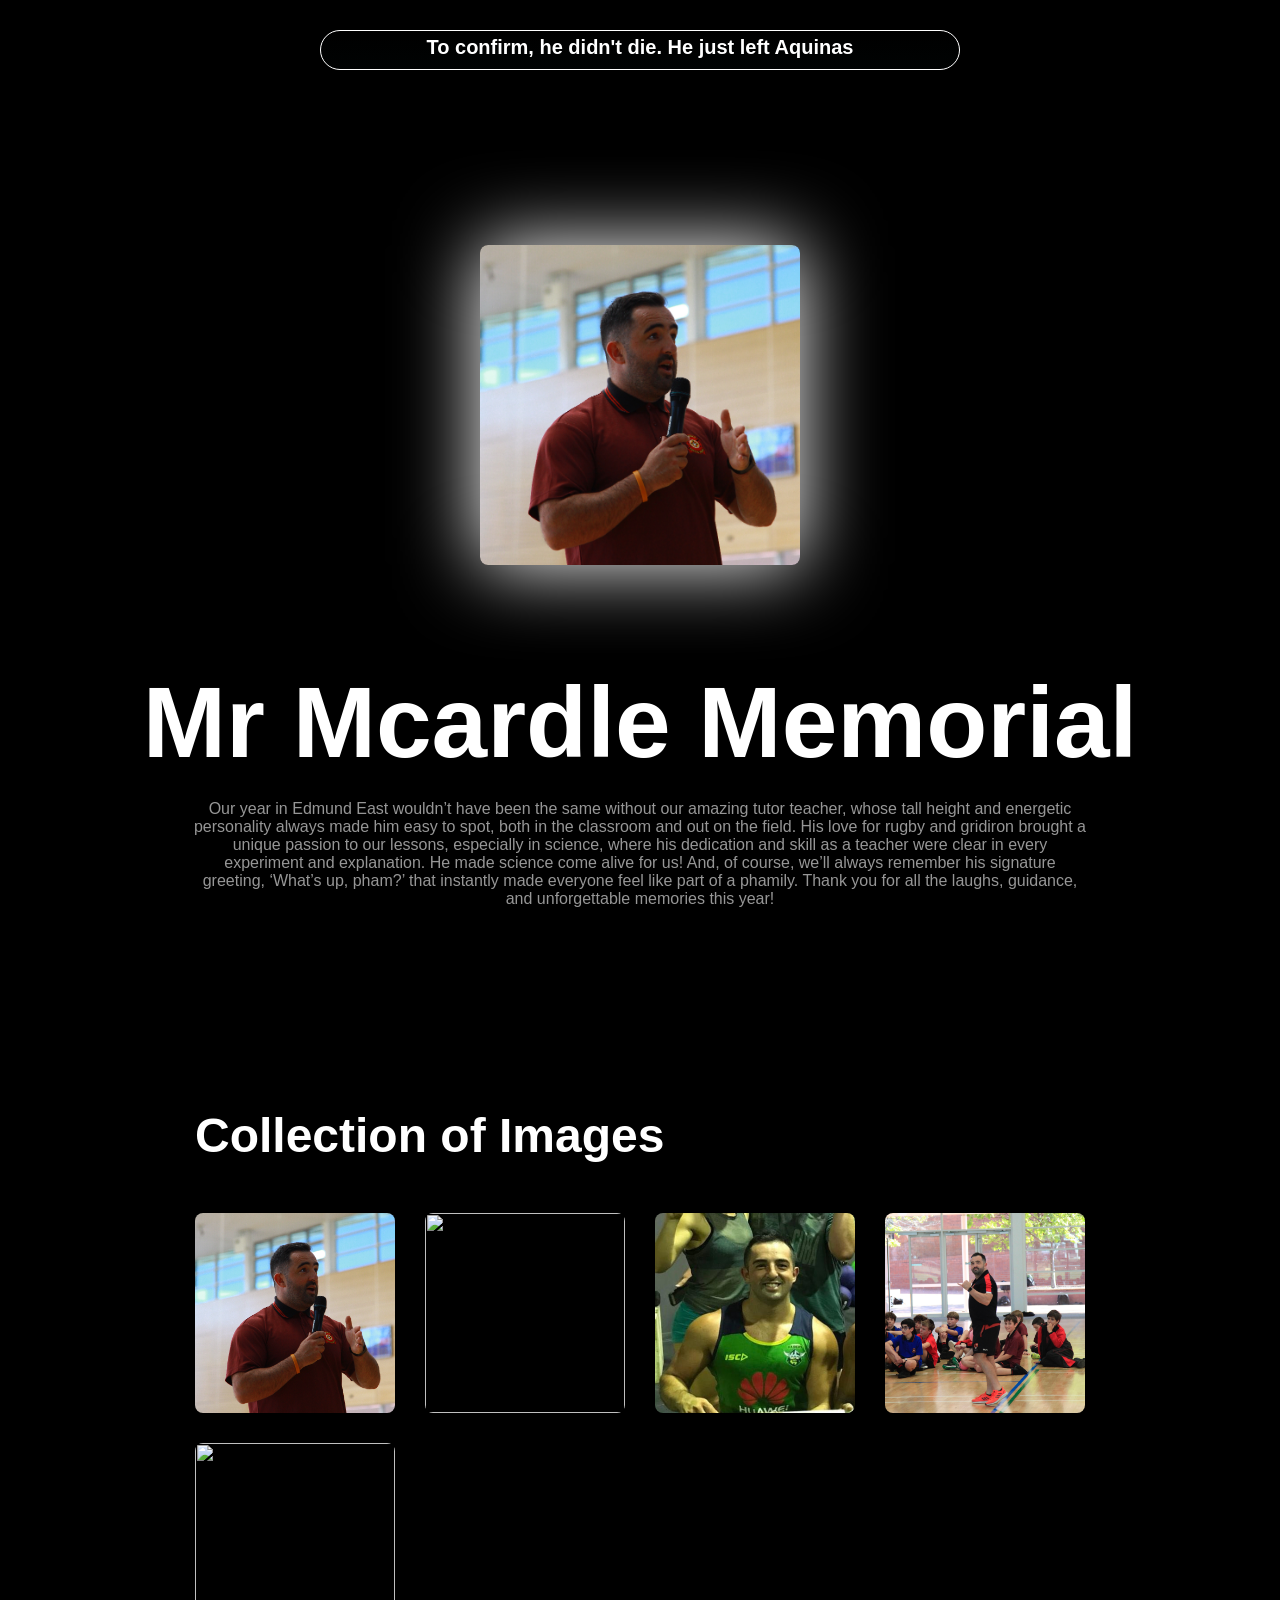
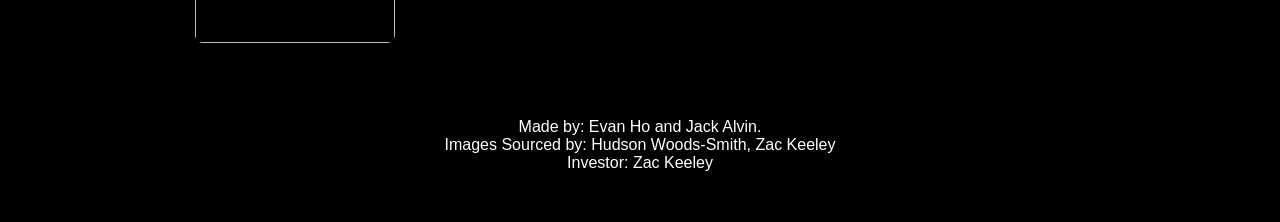
==== index.html @ ed09cab4 "Update index.html" ====
<!DOCTYPE html>
<html>
    <head>
        <meta charset="UTF-8">
        <meta name="viewport" content="width=device-width, initial-scale=1.0">

        <title>Mint Mcardle</title>
        <link rel="stylesheet" href="styles.css">
        <link rel="icon" href="https://yt3.googleusercontent.com/ytc/AIdro_mpfR-yS2rNCRWDdWvs_-rVNiRPJ3RP556XRrRhw9YRVg=s160-c-k-c0x00ffffff-no-rj">
    </head>

    <body>
        <header>
            <h1>To confirm, he didn't die. He just left Aquinas</h1>
        </header>

        <div class="top">
            <img src="./IMG_0690.jpeg">
            <h1>Mr Mcardle Memorial</h1>
            <p>Our year in Edmund East wouldn’t have been the same without our amazing tutor teacher, whose tall height and energetic personality always made him easy to spot, both in the classroom and out on the field. His love for rugby and gridiron brought a unique passion to our lessons, especially in science, where his dedication and skill as a teacher were clear in every experiment and explanation. He made science come alive for us! And, of course, we’ll always remember his signature greeting, ‘What’s up, pham?’ that instantly made everyone feel like part of a phamily. Thank you for all the laughs, guidance, and unforgettable memories this year!</p>
        </div>

        <div class="images">
            <h1>Collection of Images</h1>
            <div class="actual-images">
                <img src="./IMG_0690.jpeg"></img>
                <img src="https://yt3.googleusercontent.com/ytc/AIdro_mpfR-yS2rNCRWDdWvs_-rVNiRPJ3RP556XRrRhw9YRVg=s160-c-k-c0x00ffffff-no-rj"></img>
                <img src="./IMG_0694.jpeg"></img>
                <img src="./IMG_0695.jpeg"></img>
                <img src="./IMG_0696"></img>
            </div>
        </div>

        <footer>
            <p>Made by: Evan Ho and Jack Alvin.</p>
            <p>Images Sourced by: Hudson Woods-Smith, Zac Keeley</p>
            <p>Investor: Zac Keeley</p>
        </footer>

        <script src="main.js"></script>
    </body>
</html>
---- styles.css ----
* {
    padding: 0;
    margin: 0;
    box-sizing: border-box;
    font-family: 'Segoe UI', Tahoma, Geneva, Verdana, sans-serif
}

@property --blink-opacity {
    syntax: "<number>";
    inherits: false;
    initial-value: 1;
}

@keyframes blink-animation {
    0%,
    100% {
        opacity: var(--blink-opacity, 1);
    }
    50% {
        opacity: 0;
    }
}

:root {
    --stripe-color: rgba(183, 208, 255, 0.05);
    --bg: #000;
    --maincolor: var(--bg);
}

@keyframes smoothBg {
    from {
      background-position: 50% 50%, 50% 50%;
    }
    to {
      background-position: 350% 50%, 350% 50%;
    }
}

.rays {
    width: 100%;
    height: 200%;
    min-height: 100vh;
    position: absolute;
    display: flex;
    place-content: center;
    place-items: center;
    --stripes: repeating-linear-gradient(
      100deg,
      var(--stripe-color) 0%,
      var(--stripe-color) 7%,
      transparent 10%,
      transparent 12%,
      var(--stripe-color) 16%
    );
    background-image: var(--stripes);
    background-size: 200%;
    background-position: 50% 50%;
    filter: blur(20px);
    mask-image: radial-gradient(ellipse at 100% 0%, black 50%, transparent 80%);
    z-index: -1;
}

.rays::after {
    content: "";
    position: absolute;
    inset: 0;
    background-image: var(--stripes);
    background-size: 150%;
    animation: smoothBg 60s linear infinite;
    background-attachment: fixed;
    opacity: 0.3;
    mix-blend-mode: soft-light;
}

h1 {
    color: #ffffff;
}

body {
    display: flex;
    flex-direction: column;
    align-items: center;
    justify-content: center;
    background-color: #000;
}

header {
    display: flex;
    justify-content: center;
    margin-top: 30px;
    width: 50%;
    height: 40px;
    border-style: solid;
    border-width: 1px;
    border-radius: 100px;
    border-color: #ffffff;
    background-image: linear-gradient(#000, #010303);
}

header h1 {
    margin-top: 5px;
    font-size: 20px;
}

.top {
    margin-top: 175px;
    width: 100%;
    display: flex;
    flex-direction: column;
    align-items: center;
    text-align: center;
}

.top img {
    width: 25%;
    height: 25%;
    border-radius: 8px;
    box-shadow: 0 0 80px white;
}

.top h1 {
    margin-top: 100px;
    font-size: 126px;
}

.top p {
    margin-top: 20px;
    color: #969696;
    width: 70%;
}

.images h1 {
    margin-top: 200px;
    font-size: 48px;
}

.actual-images {
    display: grid;
    grid-template-columns: auto auto auto auto;
    gap: 30px;
    margin-top: 50px;
    margin-bottom: 75px;
}

.actual-images img {
    border-radius: 8px;
    height: 200px;
    width: 200px;
}

footer {
    display: flex;
    justify-content: center;
    align-items: center;
    flex-direction: column;
    margin-bottom: 50px;
}

footer p {
    color: #fff;
}

header,
.top,
.images h1 {
    transition: 0.75s;
}

#hidden {
    opacity: 0;
    filter: blur(5px);
    transform: translateY(10%);
}

#show {
    opacity: 1;
    filter: blur(0px);
    transform: translateY(0);
}

@media (max-width: 1300px) {
    .top h1 {
        font-size: 100px;
    }
}

@media (max-width: 1100px) {
    .top h1 {
        font-size: 80px;
    }

    .top p {
        font-size: 14px;
    }

    .images h1 {
        font-size: 36px;
    }

    header h1 {
        margin-top: 8px;
        font-size: 16px;
    }
}

@media (max-width: 900px) {
    .top h1 {
        font-size: 75px;
    }

    .actual-images img {
        width: 150px;
        height: 150px;
    }
}

@media (max-width: 768px) {
    .top h1 {
        font-size: 60px;
    }

    .top p {
        font-size: 12px;
    }

    header h1 {
        margin-top: 10px;
        font-size: 14px;
    }

    .images h1 {
        font-size: 30px;
    }
}

@media (max-width: 680px) {
    header h1 {
        margin-top: 12px;
        font-size: 12px;
    }

    .top p {
        font-size: 10px;
    }

    .top h1 {
        font-size: 55px;
    }

    .actual-images img {
        width: 100px;
        height: 100px;
    }
}
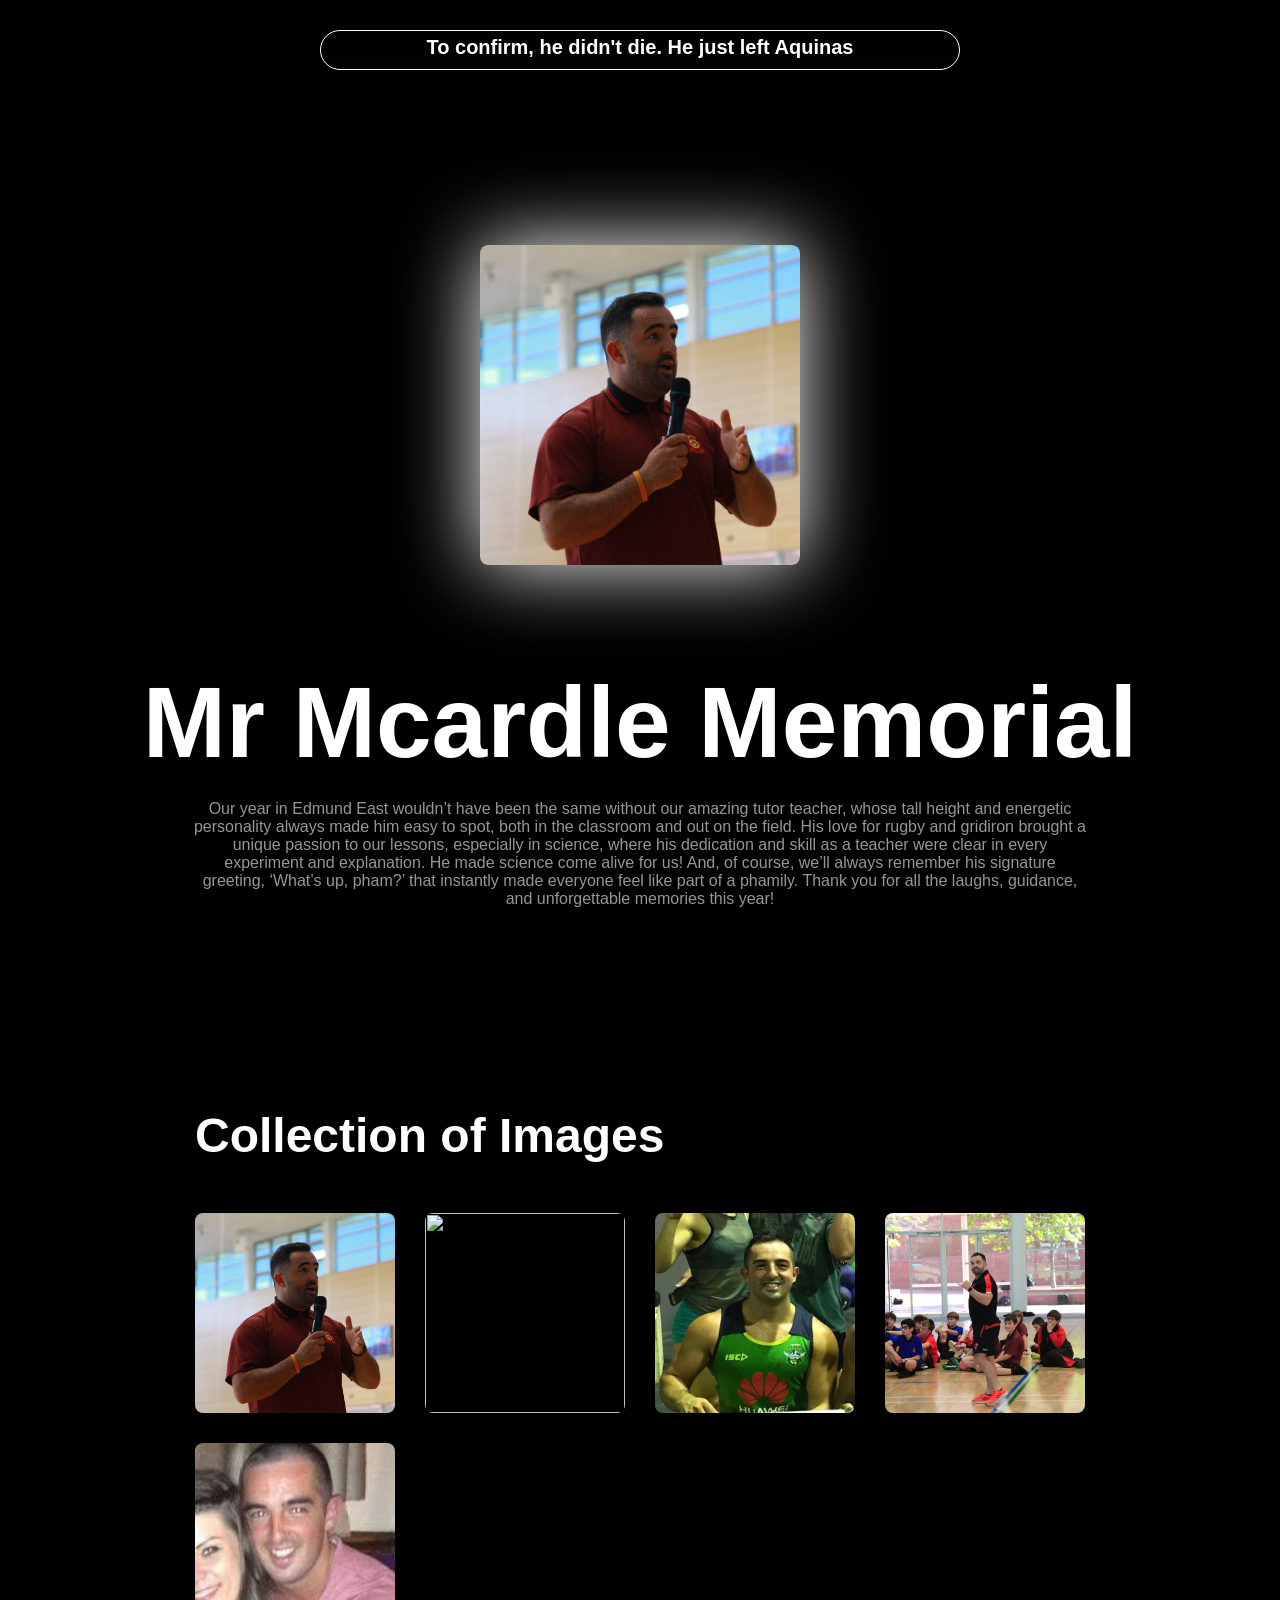
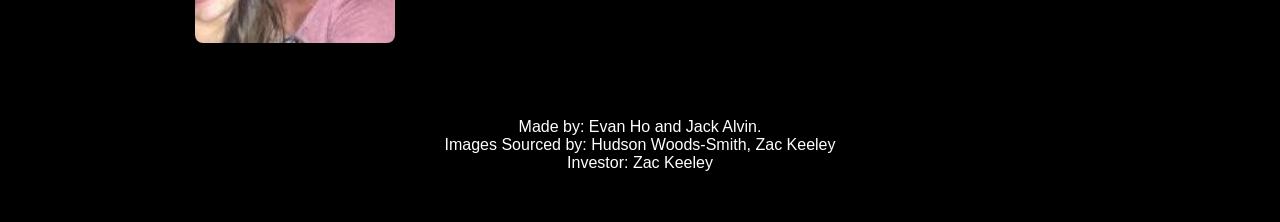
==== commit 2e6485ad: "Update index.html" ====
--- a/index.html
+++ b/index.html
@@ -27,7 +27,7 @@
                 <img src="https://yt3.googleusercontent.com/ytc/AIdro_mpfR-yS2rNCRWDdWvs_-rVNiRPJ3RP556XRrRhw9YRVg=s160-c-k-c0x00ffffff-no-rj"></img>
                 <img src="./IMG_0694.jpeg"></img>
                 <img src="./IMG_0695.jpeg"></img>
-                <img src="./IMG_0696"></img>
+                <img src="./IMG_0696.jpeg"></img>
             </div>
         </div>
 
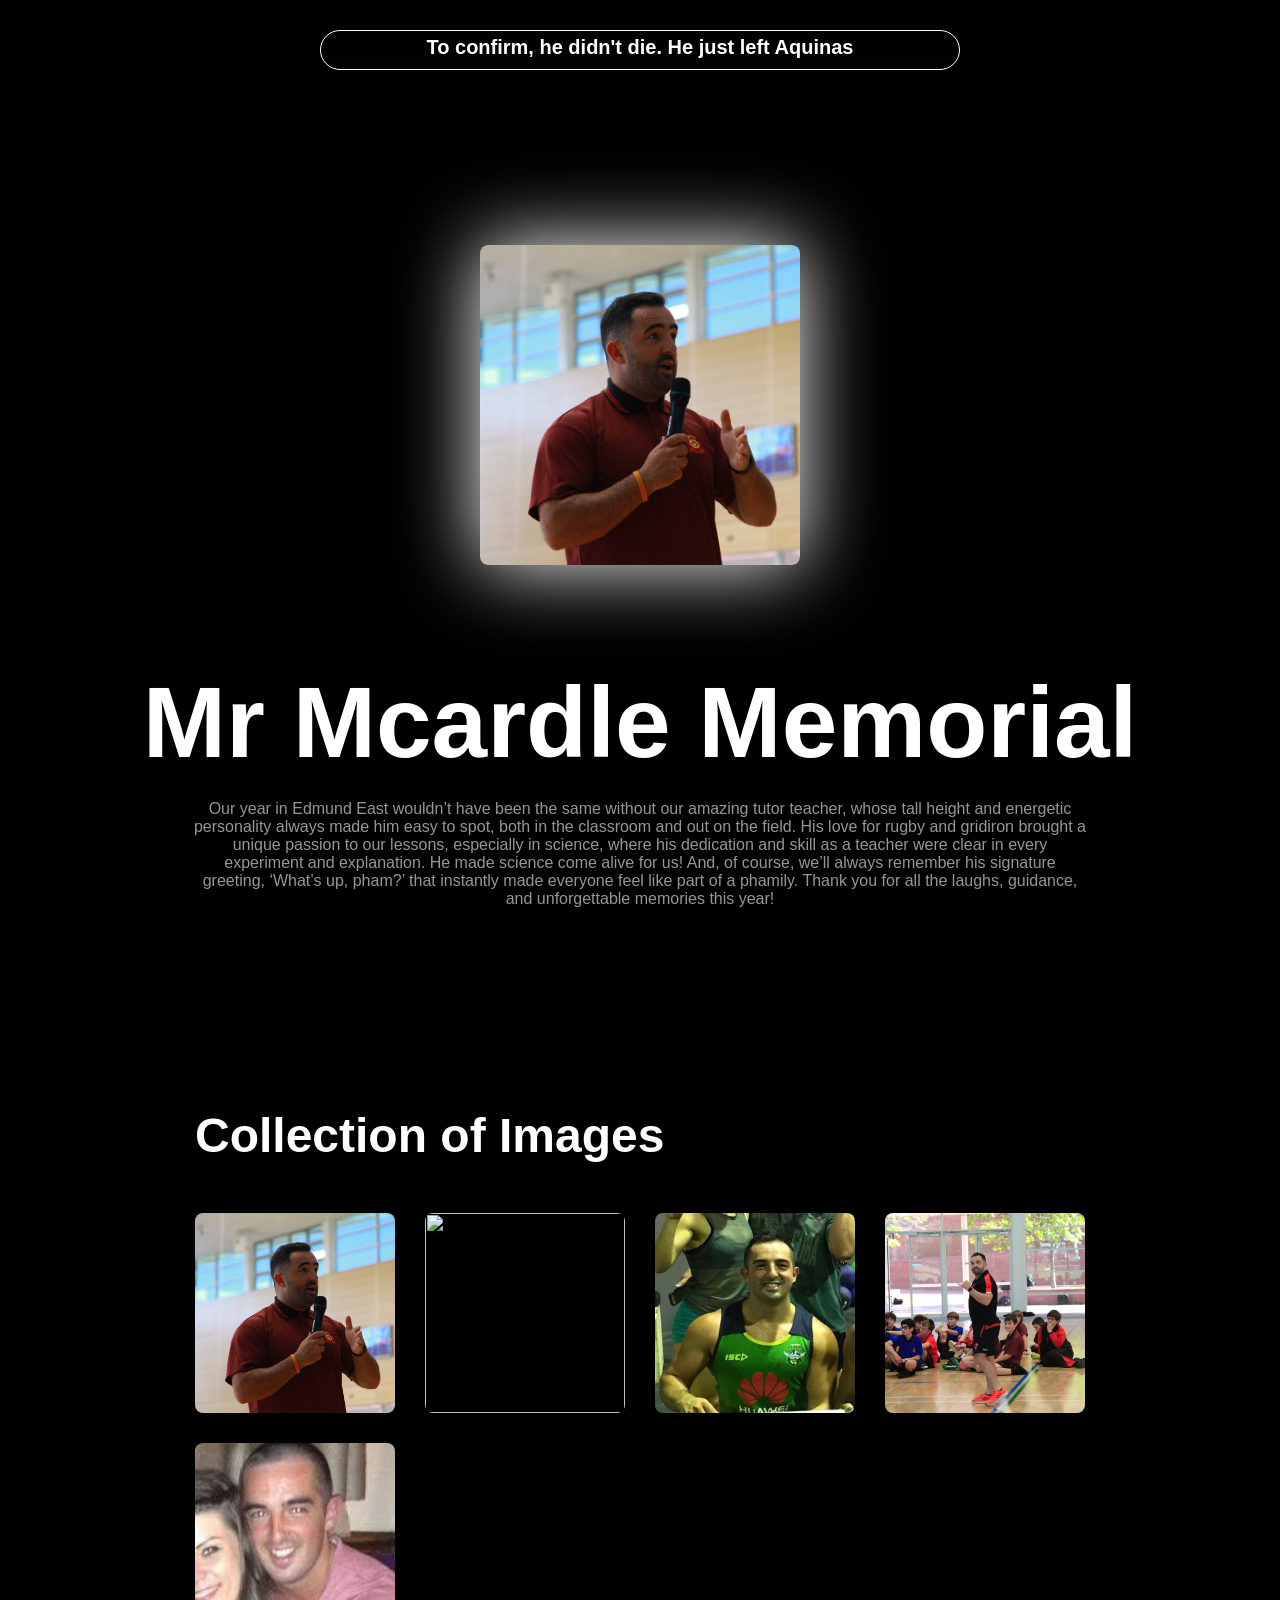
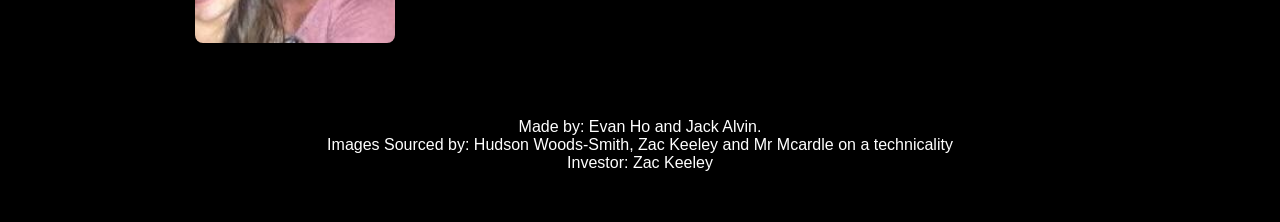
==== commit d45e332d: "Update index.html" ====
--- a/index.html
+++ b/index.html
@@ -6,7 +6,7 @@
 
         <title>Mint Mcardle</title>
         <link rel="stylesheet" href="styles.css">
-        <link rel="icon" href="https://yt3.googleusercontent.com/ytc/AIdro_mpfR-yS2rNCRWDdWvs_-rVNiRPJ3RP556XRrRhw9YRVg=s160-c-k-c0x00ffffff-no-rj">
+        <link rel="icon" href="./IMG_0690.jpeg">
     </head>
 
     <body>
@@ -15,7 +15,7 @@
         </header>
 
         <div class="top">
-            <img src="./IMG_0690.jpeg">
+            <img id="clickable-image" src="./IMG_0690.jpeg">
             <h1>Mr Mcardle Memorial</h1>
             <p>Our year in Edmund East wouldn’t have been the same without our amazing tutor teacher, whose tall height and energetic personality always made him easy to spot, both in the classroom and out on the field. His love for rugby and gridiron brought a unique passion to our lessons, especially in science, where his dedication and skill as a teacher were clear in every experiment and explanation. He made science come alive for us! And, of course, we’ll always remember his signature greeting, ‘What’s up, pham?’ that instantly made everyone feel like part of a phamily. Thank you for all the laughs, guidance, and unforgettable memories this year!</p>
         </div>
@@ -33,10 +33,19 @@
 
         <footer>
             <p>Made by: Evan Ho and Jack Alvin.</p>
-            <p>Images Sourced by: Hudson Woods-Smith, Zac Keeley</p>
+            <p>Images Sourced by: Hudson Woods-Smith, Zac Keeley and Mr Mcardle on a technicality</p>
             <p>Investor: Zac Keeley</p>
         </footer>
 
         <script src="main.js"></script>
+        <script>
+            var clickableImage = document.getElementById("#clickable-image");
+
+            function onImageClick() {
+                window.location.href = "aboutdave.html";
+            }
+
+            clickableImage.addEventListener('click', onImageClick);
+        </script>
     </body>
 </html>
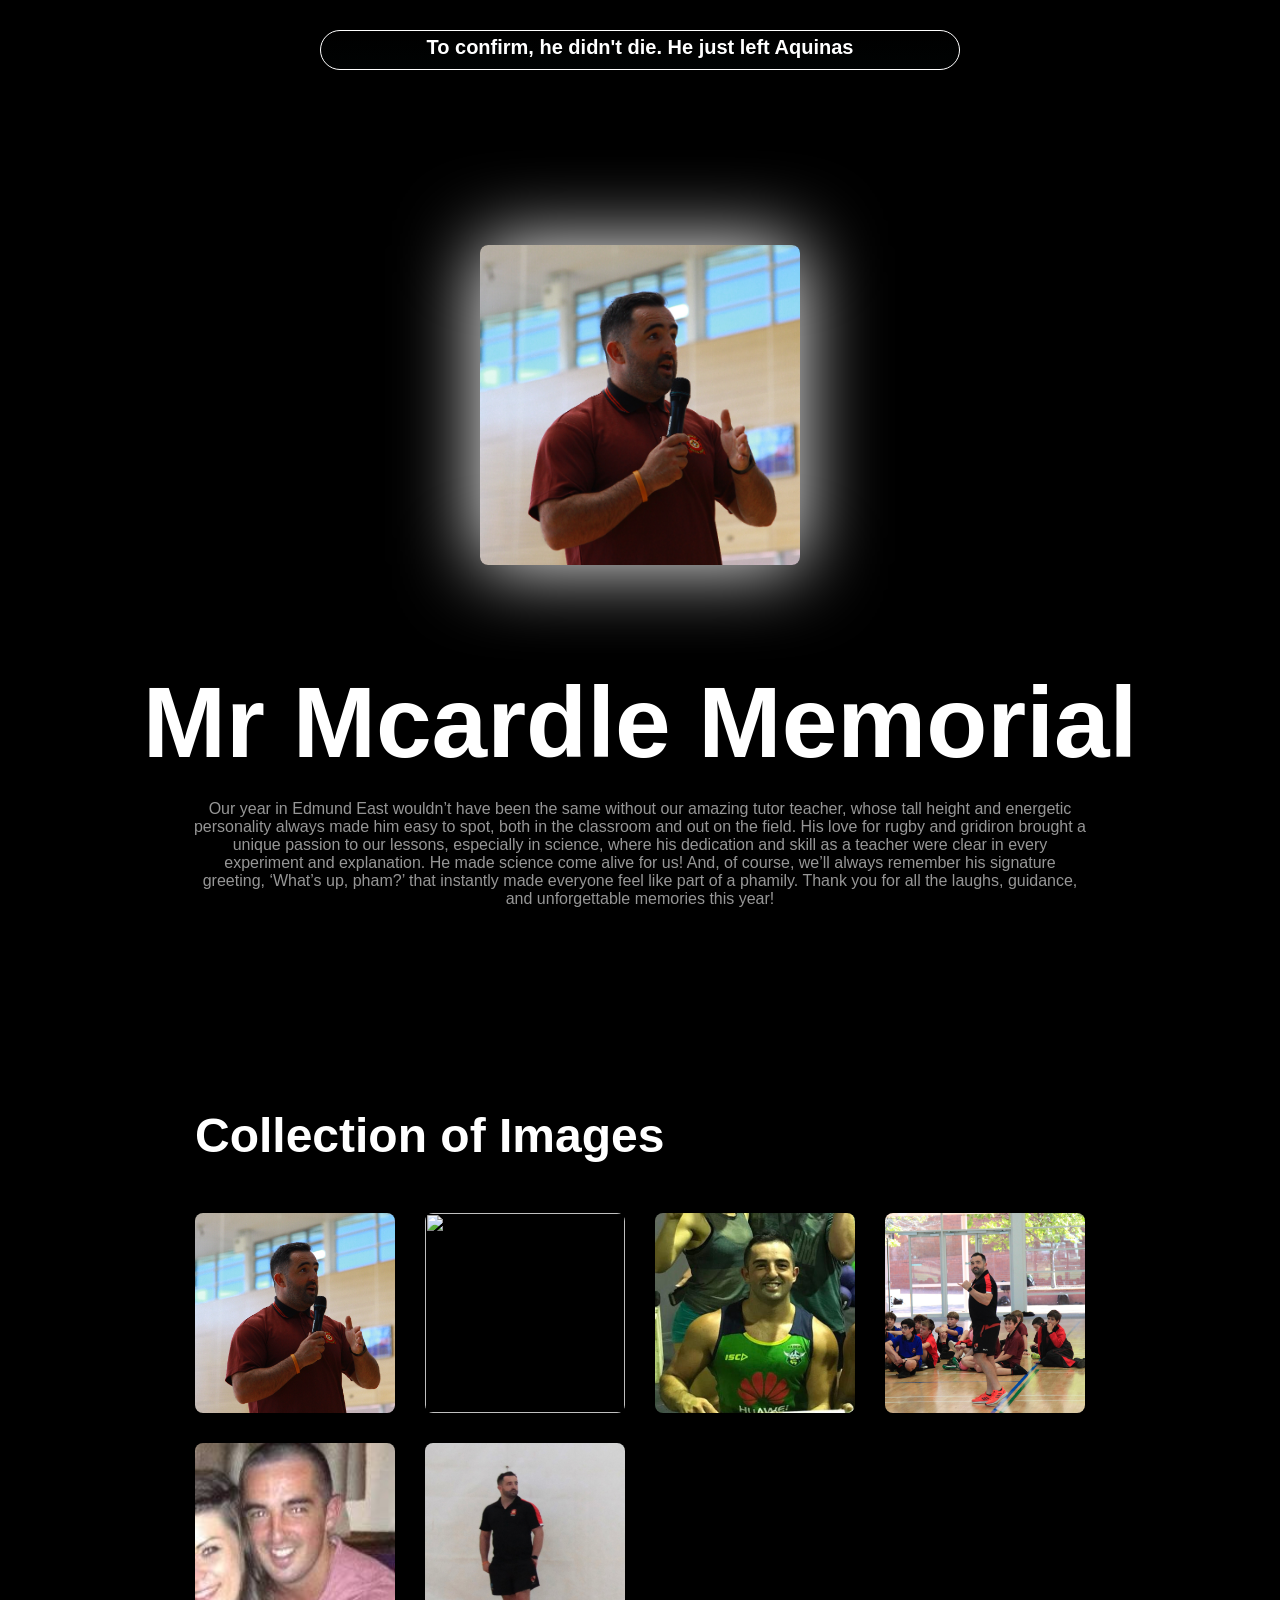
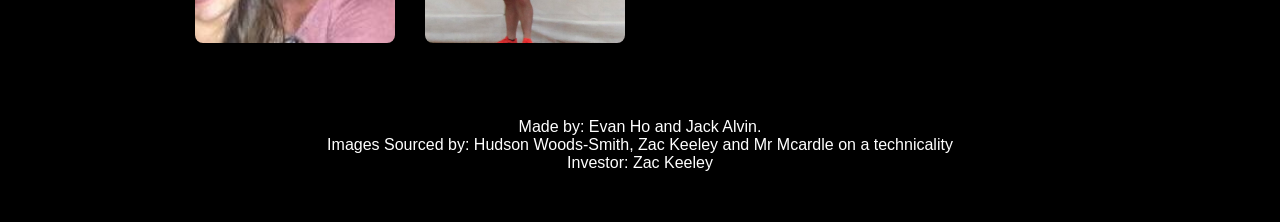
==== commit 0305362b: "Update index.html" ====
--- a/index.html
+++ b/index.html
@@ -28,6 +28,7 @@
                 <img src="./IMG_0694.jpeg"></img>
                 <img src="./IMG_0695.jpeg"></img>
                 <img src="./IMG_0696.jpeg"></img>
+                <img src="./IMG_0697.jpeg"></img>
             </div>
         </div>
 
@@ -39,7 +40,7 @@
 
         <script src="main.js"></script>
         <script>
-            var clickableImage = document.getElementById("#clickable-image");
+            var clickableImage = document.getElementById("clickable-image");
 
             function onImageClick() {
                 window.location.href = "aboutdave.html";
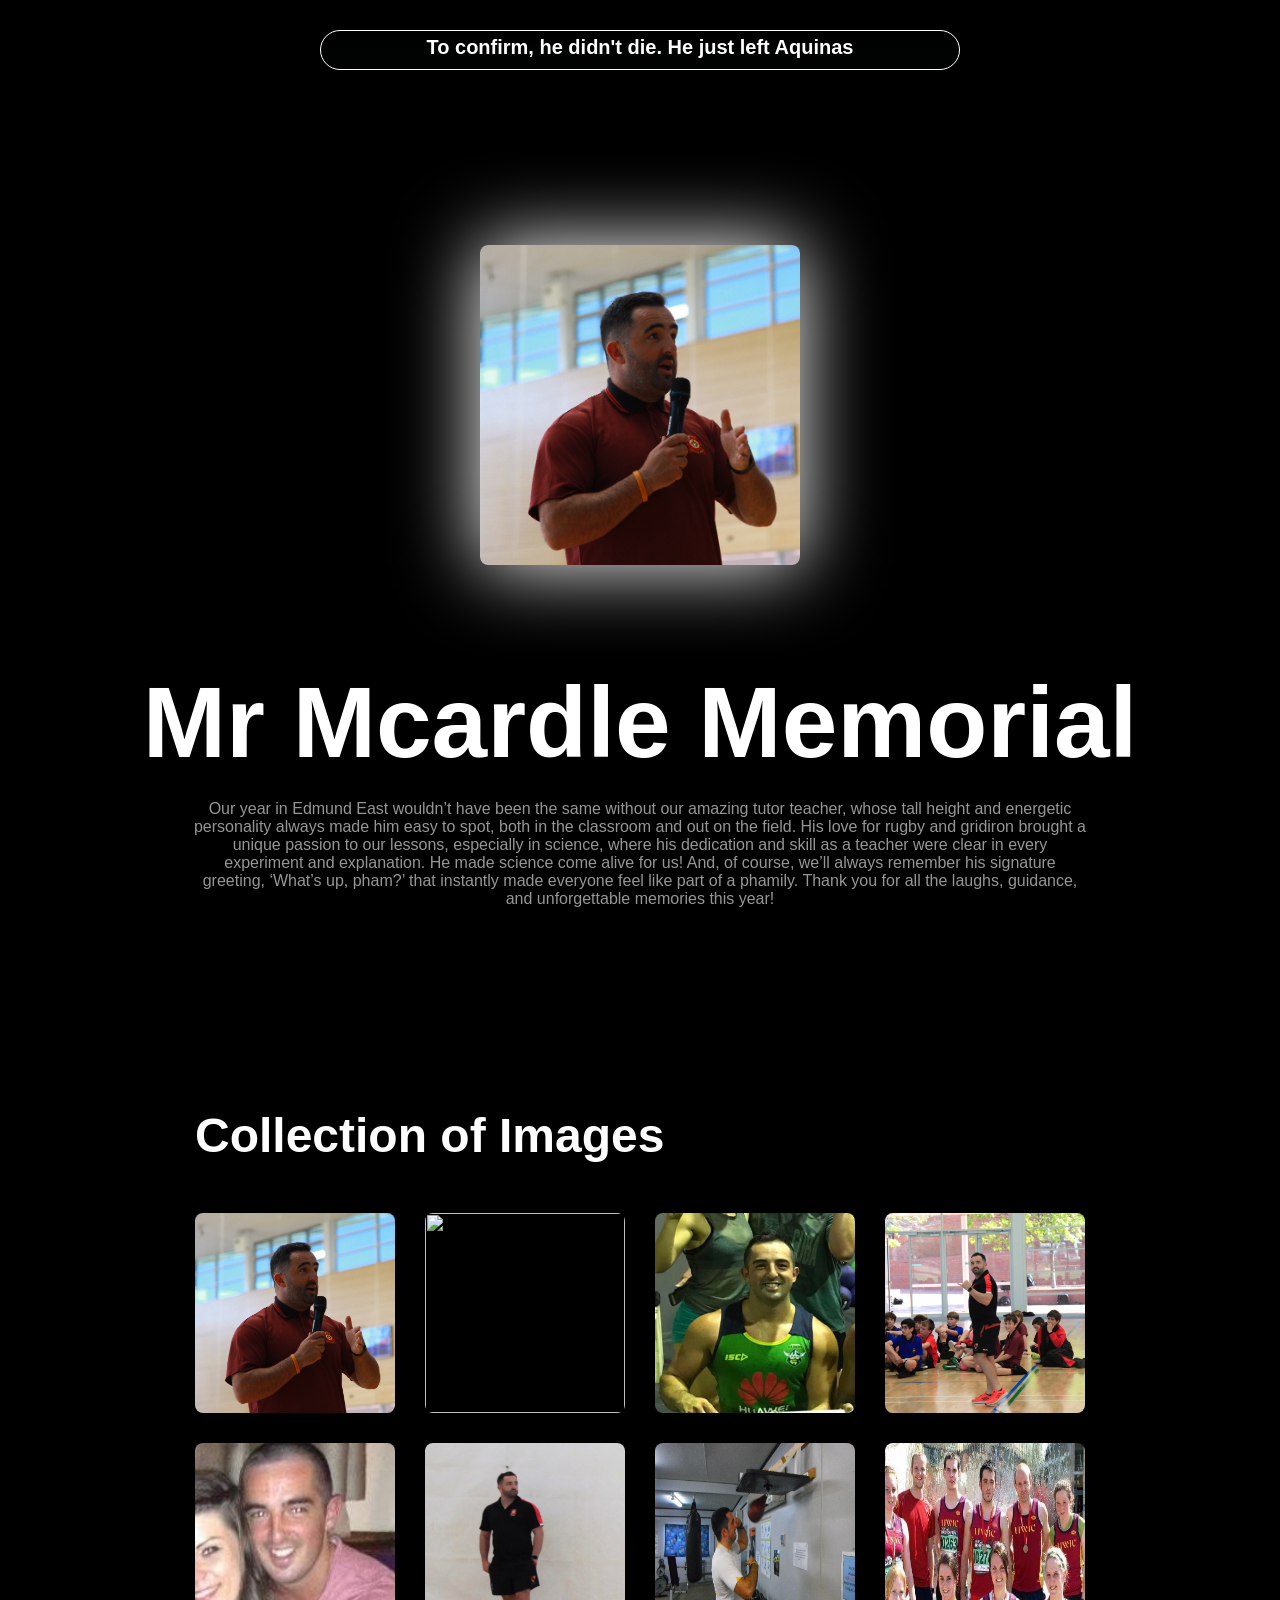
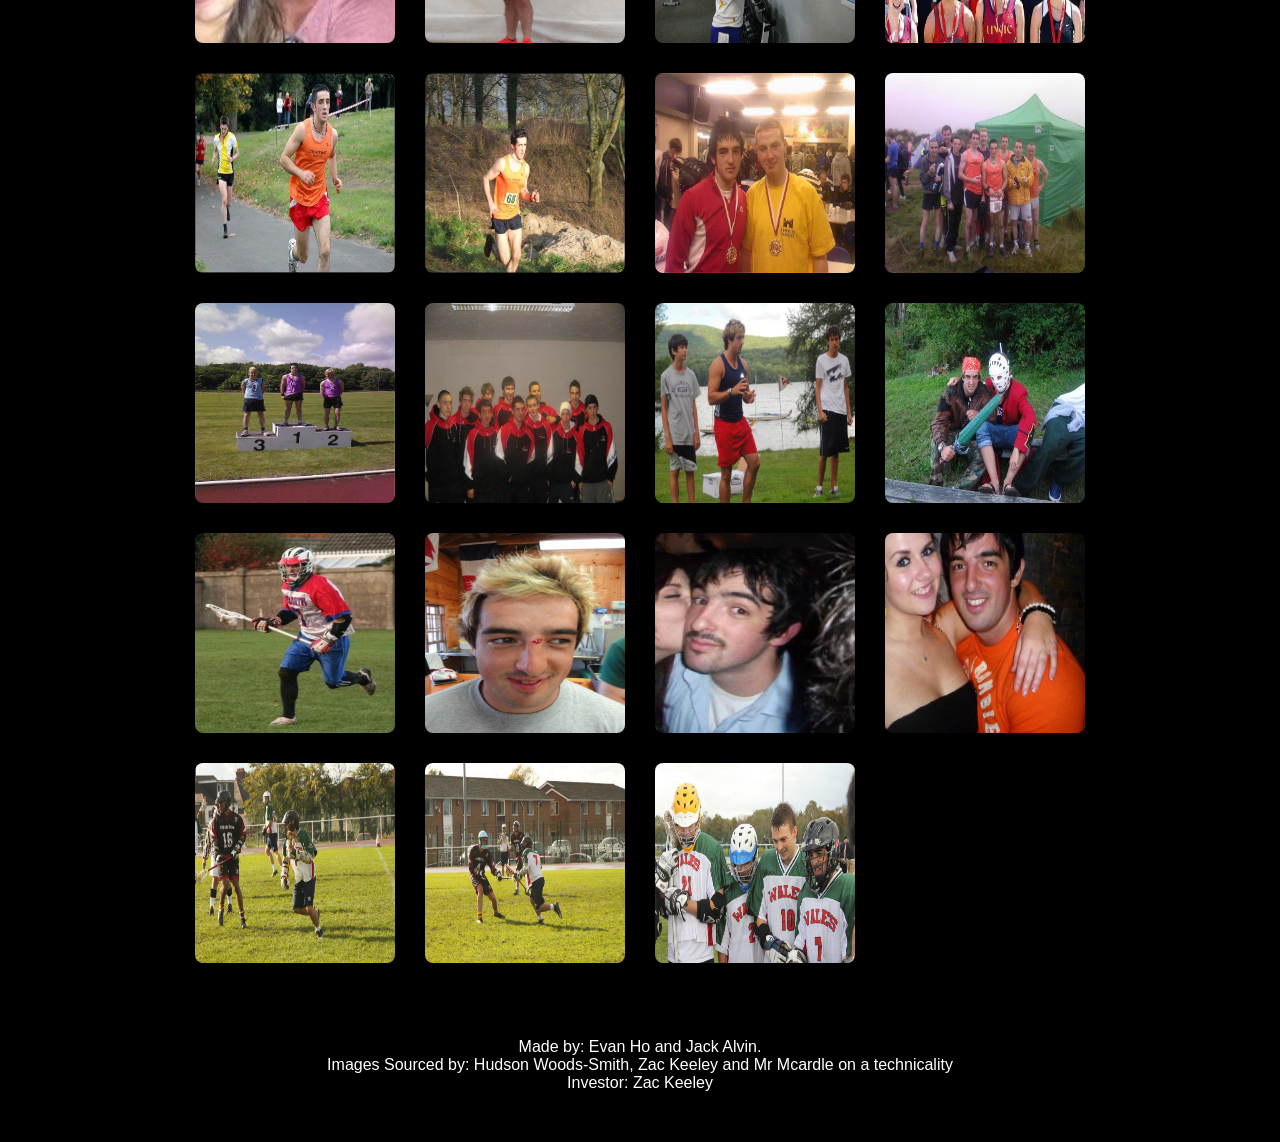
==== commit 2aef91b7: "Update index.html" ====
--- a/index.html
+++ b/index.html
@@ -29,6 +29,23 @@
                 <img src="./IMG_0695.jpeg"></img>
                 <img src="./IMG_0696.jpeg"></img>
                 <img src="./IMG_0697.jpeg"></img>
+                <img src="./IMG_1195.jpeg"></img>
+                <img src="./IMG_1196.jpeg"></img>
+                <img src="./IMG_1197.jpeg"></img>
+                <img src="./IMG_1198.jpeg"></img>
+                <img src="./IMG_1199.jpeg"></img>
+                <img src="./IMG_1200.jpeg"></img>
+                <img src="./IMG_1201.jpeg"></img>
+                <img src="./IMG_1202.jpeg"></img>
+                <img src="./IMG_1203.jpeg"></img>
+                <img src="./IMG_1204.jpeg"></img>
+                <img src="./IMG_1205.jpeg"></img>
+                <img src="./IMG_1206.jpeg"></img>
+                <img src="./IMG_1207.jpeg"></img>
+                <img src="./IMG_1208.jpeg"></img>
+                <img src="./IMG_1209.jpeg"></img>
+                <img src="./IMG_1210.jpeg"></img>
+                <img src="./IMG_1211.jpeg"></img>
             </div>
         </div>
 
--- a/styles.css
+++ b/styles.css
@@ -3,73 +3,6 @@
     margin: 0;
     box-sizing: border-box;
     font-family: 'Segoe UI', Tahoma, Geneva, Verdana, sans-serif
-}
-
-@property --blink-opacity {
-    syntax: "<number>";
-    inherits: false;
-    initial-value: 1;
-}
-
-@keyframes blink-animation {
-    0%,
-    100% {
-        opacity: var(--blink-opacity, 1);
-    }
-    50% {
-        opacity: 0;
-    }
-}
-
-:root {
-    --stripe-color: rgba(183, 208, 255, 0.05);
-    --bg: #000;
-    --maincolor: var(--bg);
-}
-
-@keyframes smoothBg {
-    from {
-      background-position: 50% 50%, 50% 50%;
-    }
-    to {
-      background-position: 350% 50%, 350% 50%;
-    }
-}
-
-.rays {
-    width: 100%;
-    height: 200%;
-    min-height: 100vh;
-    position: absolute;
-    display: flex;
-    place-content: center;
-    place-items: center;
-    --stripes: repeating-linear-gradient(
-      100deg,
-      var(--stripe-color) 0%,
-      var(--stripe-color) 7%,
-      transparent 10%,
-      transparent 12%,
-      var(--stripe-color) 16%
-    );
-    background-image: var(--stripes);
-    background-size: 200%;
-    background-position: 50% 50%;
-    filter: blur(20px);
-    mask-image: radial-gradient(ellipse at 100% 0%, black 50%, transparent 80%);
-    z-index: -1;
-}
-
-.rays::after {
-    content: "";
-    position: absolute;
-    inset: 0;
-    background-image: var(--stripes);
-    background-size: 150%;
-    animation: smoothBg 60s linear infinite;
-    background-attachment: fixed;
-    opacity: 0.3;
-    mix-blend-mode: soft-light;
 }
 
 h1 {
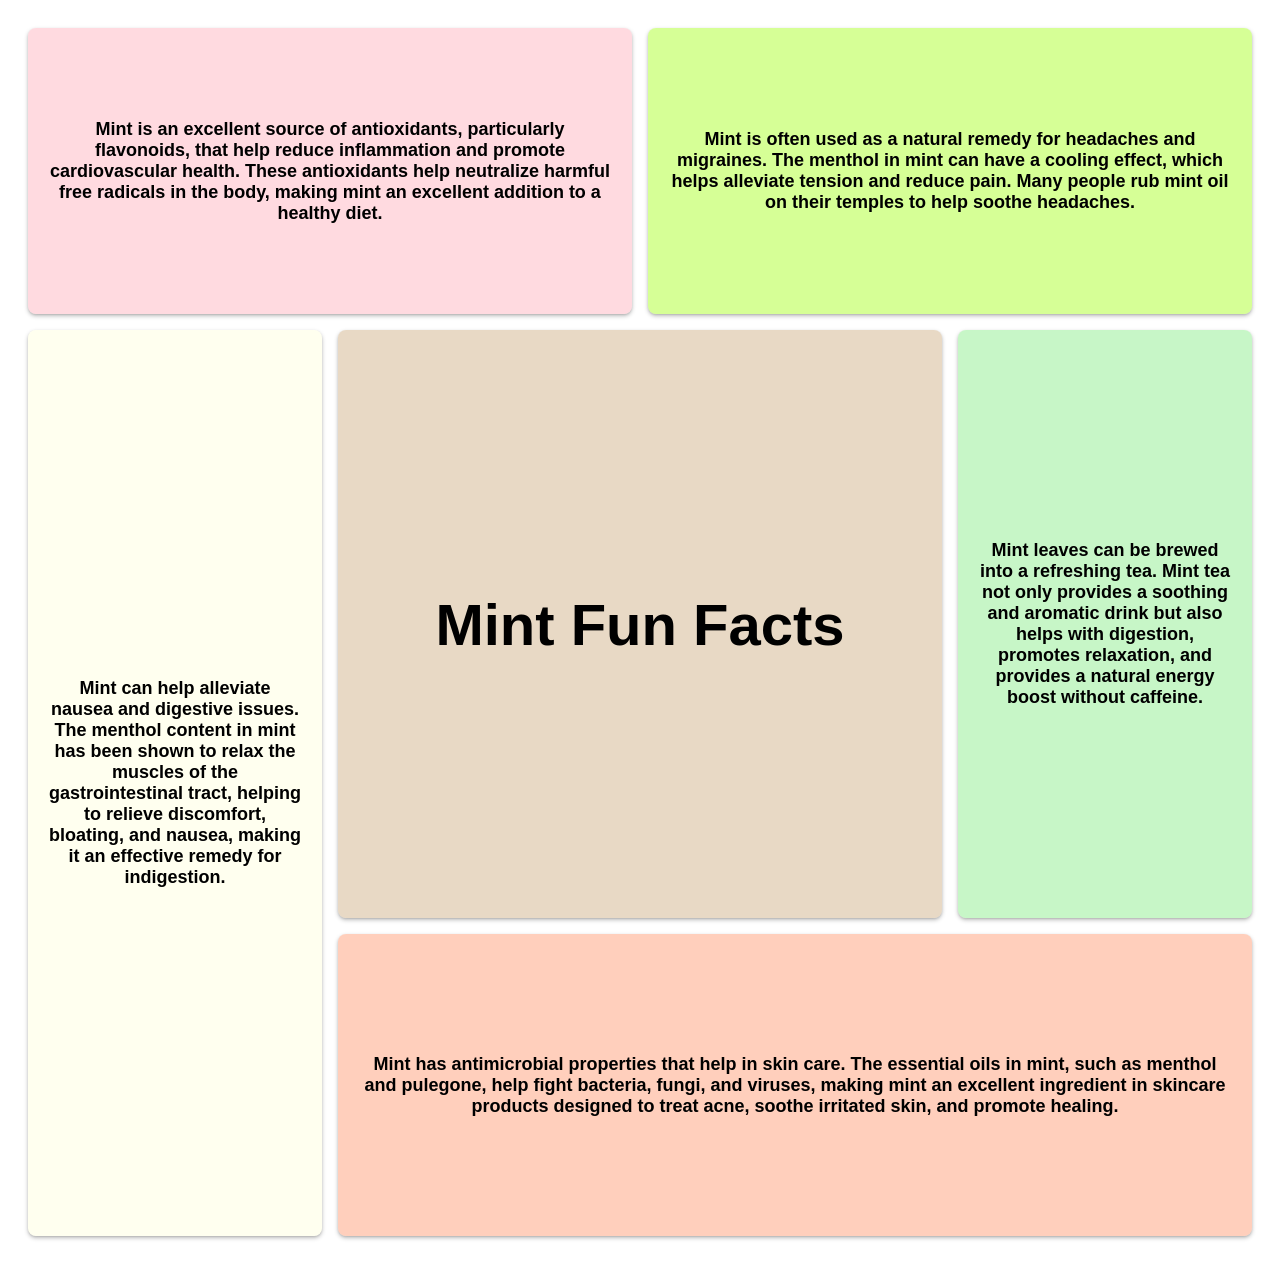
==== commit d3dce8aa: "Create index.html" ====
--- a/index.html
+++ b/index.html
@@ -1,69 +1,82 @@
-<!DOCTYPE html>
-<html>
-    <head>
-        <meta charset="UTF-8">
-        <meta name="viewport" content="width=device-width, initial-scale=1.0">
-
-        <title>Mint Mcardle</title>
-        <link rel="stylesheet" href="styles.css">
-        <link rel="icon" href="./IMG_0690.jpeg">
-    </head>
-
-    <body>
-        <header>
-            <h1>To confirm, he didn't die. He just left Aquinas</h1>
-        </header>
-
-        <div class="top">
-            <img id="clickable-image" src="./IMG_0690.jpeg">
-            <h1>Mr Mcardle Memorial</h1>
-            <p>Our year in Edmund East wouldn’t have been the same without our amazing tutor teacher, whose tall height and energetic personality always made him easy to spot, both in the classroom and out on the field. His love for rugby and gridiron brought a unique passion to our lessons, especially in science, where his dedication and skill as a teacher were clear in every experiment and explanation. He made science come alive for us! And, of course, we’ll always remember his signature greeting, ‘What’s up, pham?’ that instantly made everyone feel like part of a phamily. Thank you for all the laughs, guidance, and unforgettable memories this year!</p>
-        </div>
-
-        <div class="images">
-            <h1>Collection of Images</h1>
-            <div class="actual-images">
-                <img src="./IMG_0690.jpeg"></img>
-                <img src="https://yt3.googleusercontent.com/ytc/AIdro_mpfR-yS2rNCRWDdWvs_-rVNiRPJ3RP556XRrRhw9YRVg=s160-c-k-c0x00ffffff-no-rj"></img>
-                <img src="./IMG_0694.jpeg"></img>
-                <img src="./IMG_0695.jpeg"></img>
-                <img src="./IMG_0696.jpeg"></img>
-                <img src="./IMG_0697.jpeg"></img>
-                <img src="./IMG_1195.jpeg"></img>
-                <img src="./IMG_1196.jpeg"></img>
-                <img src="./IMG_1197.jpeg"></img>
-                <img src="./IMG_1198.jpeg"></img>
-                <img src="./IMG_1199.jpeg"></img>
-                <img src="./IMG_1200.jpeg"></img>
-                <img src="./IMG_1201.jpeg"></img>
-                <img src="./IMG_1202.jpeg"></img>
-                <img src="./IMG_1203.jpeg"></img>
-                <img src="./IMG_1204.jpeg"></img>
-                <img src="./IMG_1205.jpeg"></img>
-                <img src="./IMG_1206.jpeg"></img>
-                <img src="./IMG_1207.jpeg"></img>
-                <img src="./IMG_1208.jpeg"></img>
-                <img src="./IMG_1209.jpeg"></img>
-                <img src="./IMG_1210.jpeg"></img>
-                <img src="./IMG_1211.jpeg"></img>
-            </div>
-        </div>
-
-        <footer>
-            <p>Made by: Evan Ho and Jack Alvin.</p>
-            <p>Images Sourced by: Hudson Woods-Smith, Zac Keeley and Mr Mcardle on a technicality</p>
-            <p>Investor: Zac Keeley</p>
-        </footer>
-
-        <script src="main.js"></script>
-        <script>
-            var clickableImage = document.getElementById("clickable-image");
-
-            function onImageClick() {
-                window.location.href = "aboutdave.html";
-            }
-
-            clickableImage.addEventListener('click', onImageClick);
-        </script>
-    </body>
-</html>
+<!DOCTYPE html>
+<html lang="en">
+    <head>
+        <meta charset="UTF-8">
+        <meta name="viewport" content="width=device-width, initial-scale=1.0">
+        <title>Mint</title>
+        <style>
+            * {
+                padding: 0;
+                margin: 0;
+                box-sizing: border-box;
+            }
+
+            body {
+                height: 79em;
+                font-family: Arial, Helvetica, sans-serif;
+            }
+
+            .container div {
+                display: flex;
+                flex-direction: column;
+            }
+
+            .title {
+                font-size: 58px;
+            }
+
+            div {
+                text-align: center;
+                padding: 20px;
+            }
+
+            p {
+                font-size: 18px;
+                font-weight: bold;
+            }
+        </style>
+    </head>
+    <body>
+        <div class="container" style="display: flex; height: 100%; width: 100%; align-items: center; justify-content: center;">
+            <div class="grid" style="display: grid; height: 100%; width: 100%; grid-template-columns: repeat(4, 1fr); grid-template-rows: repeat(4, 1fr); gap: 16px; padding: 8px; border-radius: 8px;">
+            
+              <div 
+                style="grid-column: span 2; grid-row: span 1; background-color: rgba(255, 182, 193, 0.5); border-radius: 8px; box-shadow: 0 2px 4px rgba(0, 0, 0, 0.25), 0 1px 2px rgba(0, 0, 0, 0.1); display: flex; align-items: center; justify-content: center;"
+              >
+                <p>Mint is an excellent source of antioxidants, particularly flavonoids, that help reduce inflammation and promote cardiovascular health. These antioxidants help neutralize harmful free radicals in the body, making mint an excellent addition to a healthy diet.</p>
+              </div>
+            
+              <div 
+                style="grid-column: span 2; grid-row: span 1; background-color: rgba(173, 255, 47, 0.5); border-radius: 8px; box-shadow: 0 2px 4px rgba(0, 0, 0, 0.25), 0 1px 2px rgba(0, 0, 0, 0.1); display: flex; align-items: center; justify-content: center;"
+              >
+                <p>Mint is often used as a natural remedy for headaches and migraines. The menthol in mint can have a cooling effect, which helps alleviate tension and reduce pain. Many people rub mint oil on their temples to help soothe headaches.</p>
+              </div>
+            
+              <div 
+                style="grid-column: span 1; grid-row: span 4; background-color: rgba(255, 255, 224, 0.5); border-radius: 8px; box-shadow: 0 2px 4px rgba(0, 0, 0, 0.25), 0 1px 2px rgba(0, 0, 0, 0.1); display: flex; align-items: center; justify-content: center;"
+              >
+                <p>Mint can help alleviate nausea and digestive issues. The menthol content in mint has been shown to relax the muscles of the gastrointestinal tract, helping to relieve discomfort, bloating, and nausea, making it an effective remedy for indigestion.</p>
+              </div>
+            
+              <div 
+                style="grid-column: span 2; grid-row: span 2; background-color: rgba(210, 180, 140, 0.5); border-radius: 8px; box-shadow: 0 2px 4px rgba(0, 0, 0, 0.25), 0 1px 2px rgba(0, 0, 0, 0.1); display: flex; align-items: center; justify-content: center;"
+              >
+                <h1 class="title">Mint Fun Facts</h1>
+              </div>
+            
+              <div 
+                style="grid-column: span 1; grid-row: span 2; background-color: rgba(144, 238, 144, 0.5); border-radius: 8px; box-shadow: 0 2px 4px rgba(0, 0, 0, 0.25), 0 1px 2px rgba(0, 0, 0, 0.1); display: flex; align-items: center; justify-content: center;"
+              >
+                <p>Mint leaves can be brewed into a refreshing tea. Mint tea not only provides a soothing and aromatic drink but also helps with digestion, promotes relaxation, and provides a natural energy boost without caffeine.</p>
+              </div>
+            
+              <div 
+                style="grid-column: span 3; grid-row: span 2; background-color: rgba(255, 160, 122, 0.5); border-radius: 8px; box-shadow: 0 2px 4px rgba(0, 0, 0, 0.25), 0 1px 2px rgba(0, 0, 0, 0.1); display: flex; align-items: center; justify-content: center;"
+              >
+                <p>Mint has antimicrobial properties that help in skin care. The essential oils in mint, such as menthol and pulegone, help fight bacteria, fungi, and viruses, making mint an excellent ingredient in skincare products designed to treat acne, soothe irritated skin, and promote healing.</p>
+              </div>
+            
+            </div>
+          </div>        
+    </body>
+</html>
